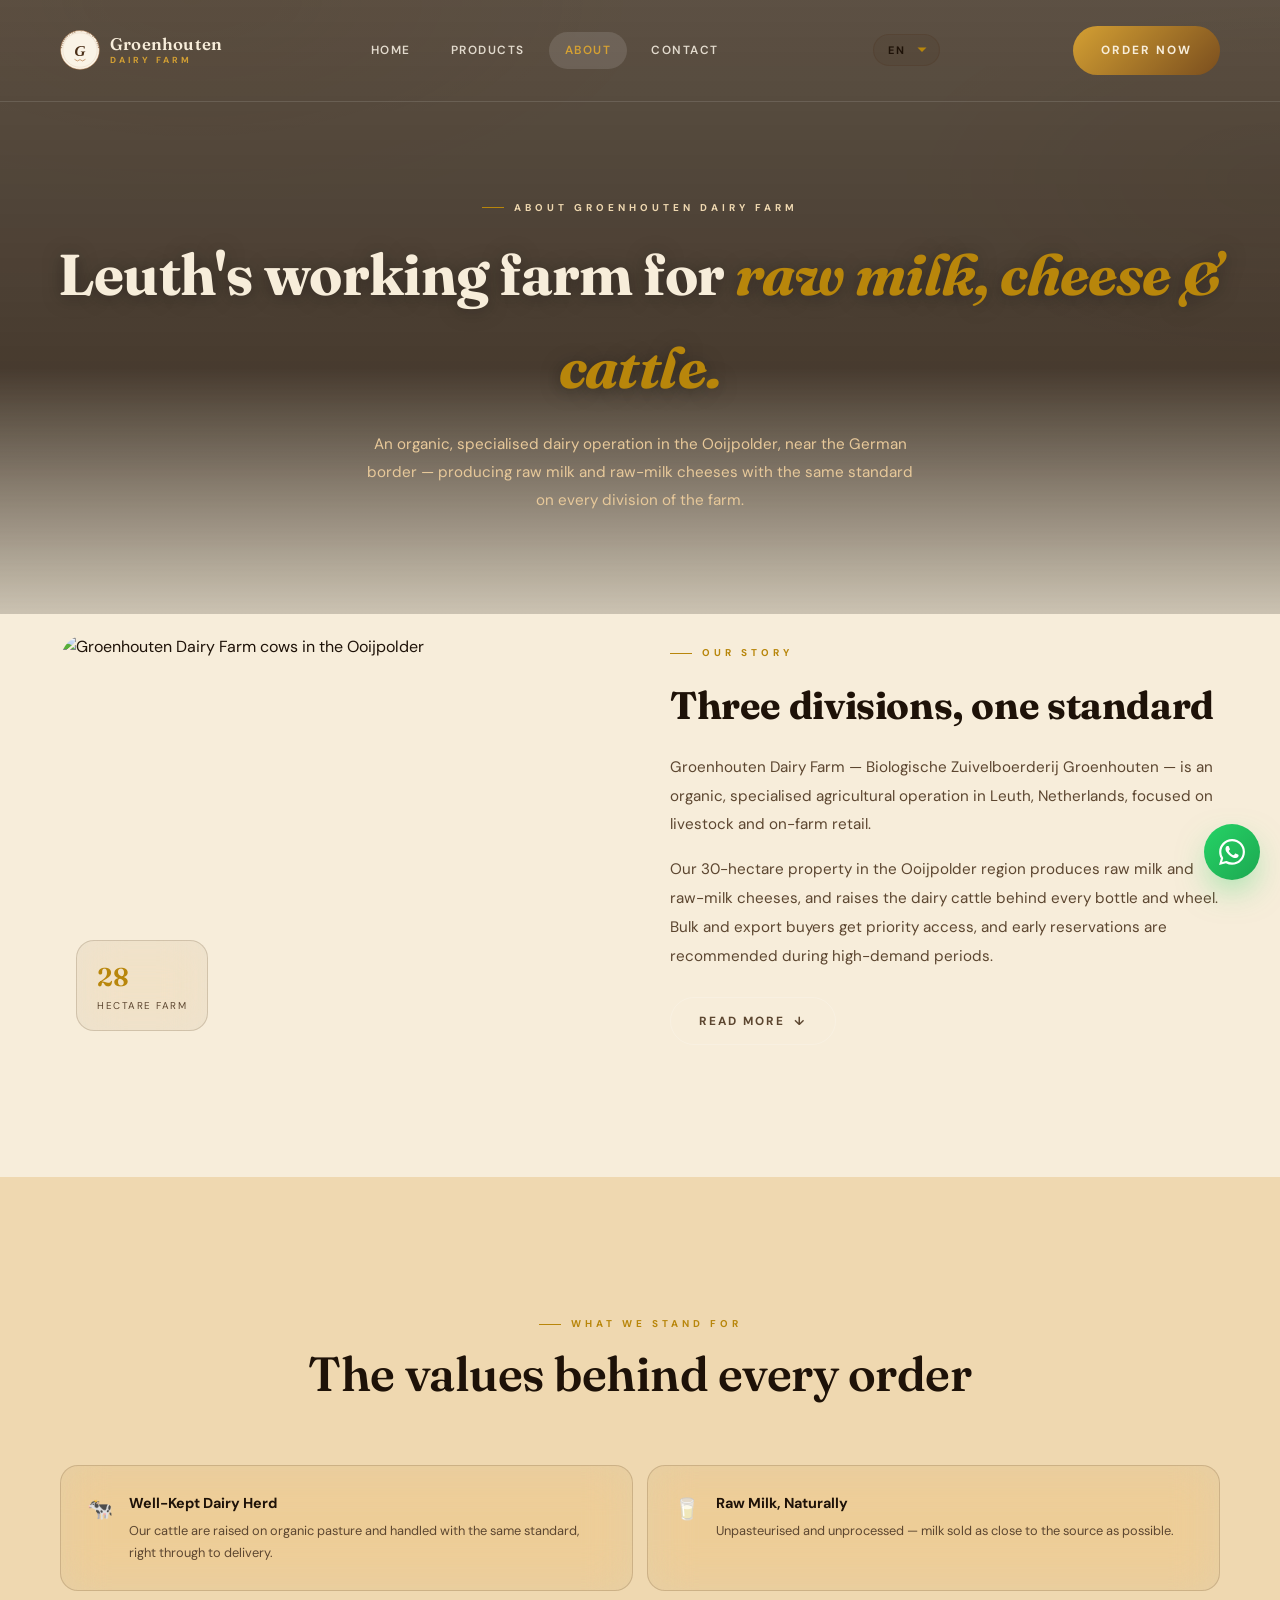
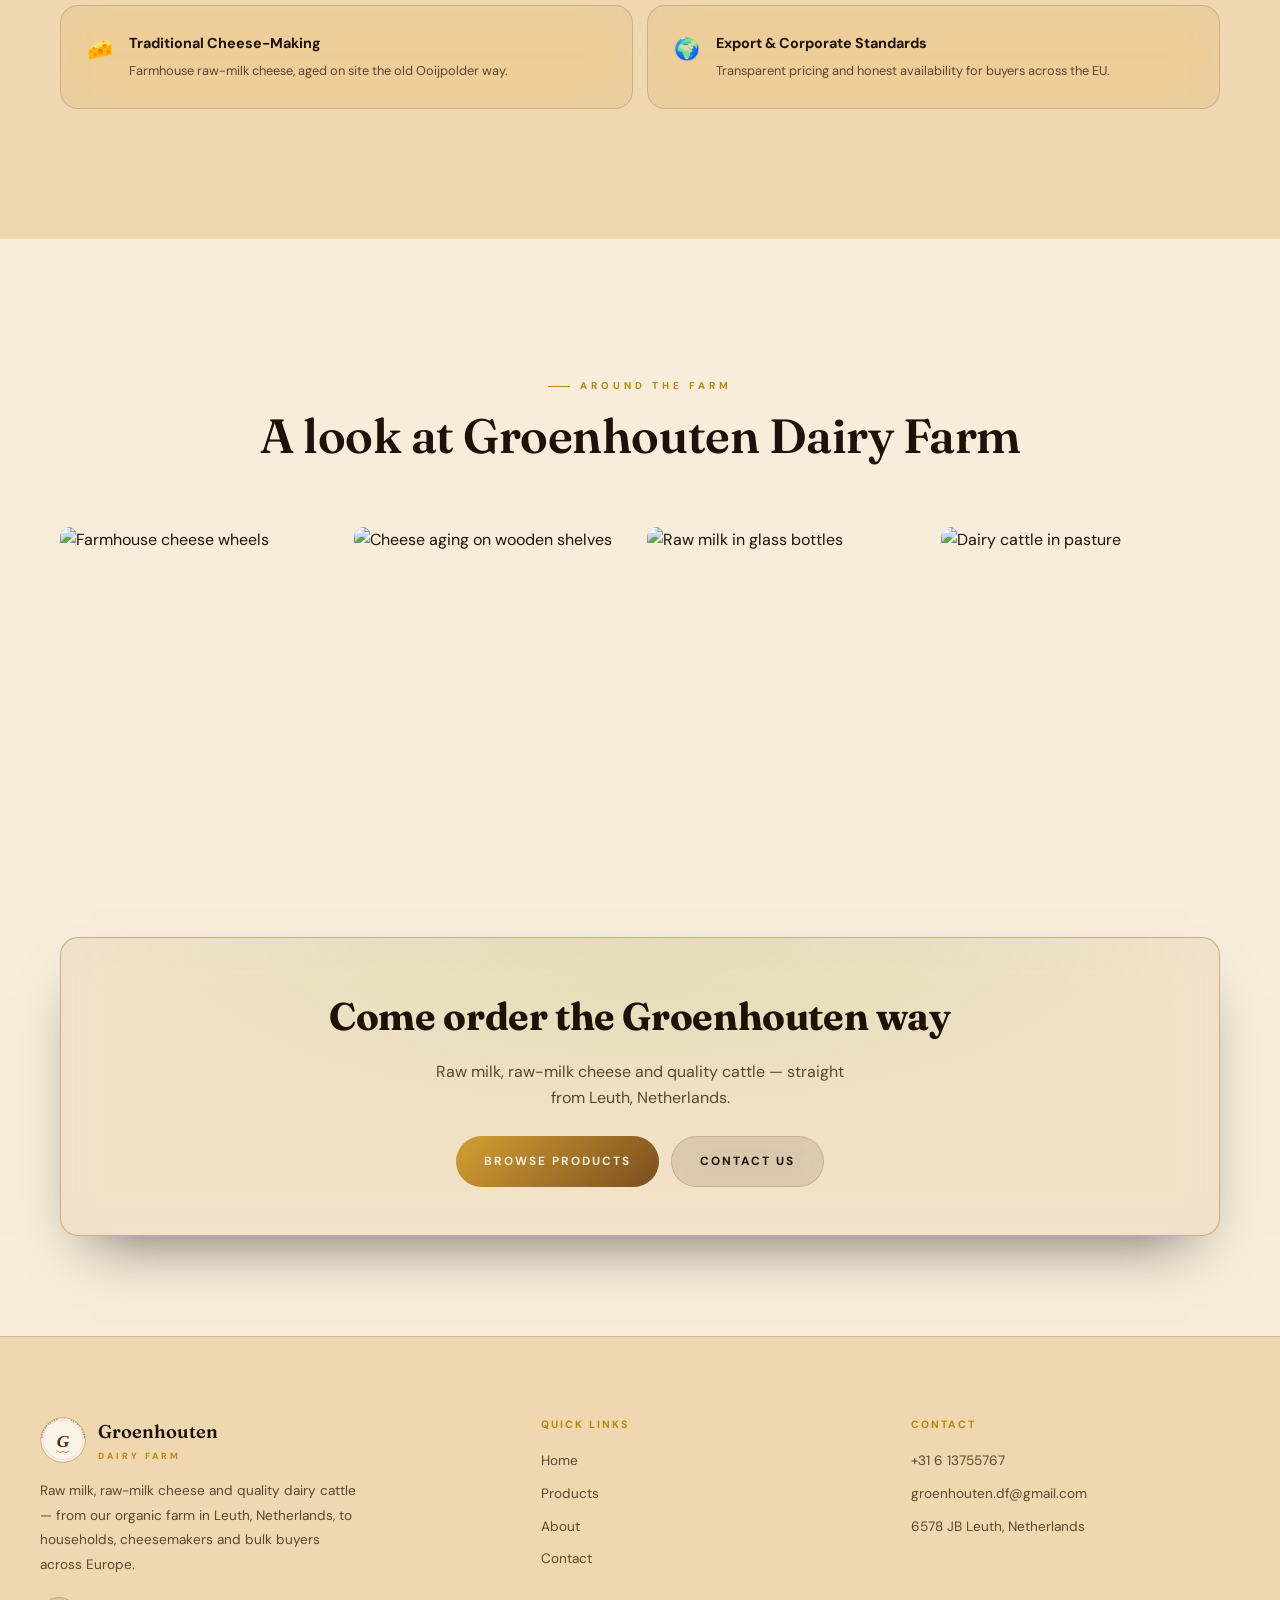
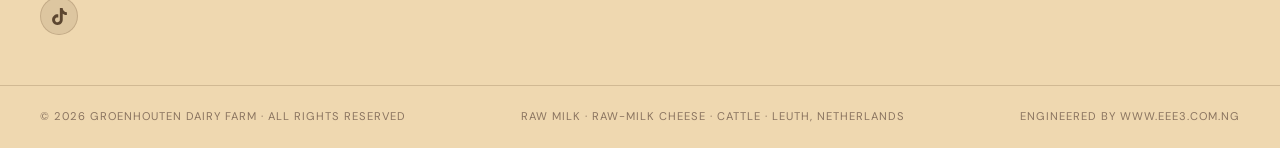
==== about.html @ e055ce7a "feat: redesign hero image, color palette, and EN/NL language toggle - Fix missing hero image (added " ====
<!DOCTYPE html>
<html lang="en">
<head>
<meta charset="UTF-8">
<meta name="viewport" content="width=device-width, initial-scale=1.0">
<title>About | Groenhouten Dairy Farm</title>
<meta name="description" content="Groenhouten Dairy Farm is an organic, specialised dairy operation in Leuth, Netherlands — 30 hectares in the Ooijpolder, producing raw milk and raw-milk cheese.">
<link rel="preconnect" href="https://fonts.googleapis.com">
<link rel="preconnect" href="https://fonts.gstatic.com" crossorigin>
<link href="https://fonts.googleapis.com/css2?family=Fraunces:ital,opsz,wght@0,9..144,400;0,9..144,500;0,9..144,600;0,9..144,700;1,9..144,500;1,9..144,600&family=DM+Sans:wght@400;500;600;700&display=swap" rel="stylesheet">
<link rel="stylesheet" href="style.css">
<link rel="icon" href="images/logo.svg">
</head>
<body>

<div id="curtain">
  <div class="curtain-ring"></div>
  <div class="curtain-mark"><img src="images/logo.svg" alt="" width="120" height="120"></div>
</div>

<nav class="nav" id="mainNav">
  <a href="index.html" class="nav-logo">
    <img src="images/logo.svg" alt="Groenhouten Dairy Farm logo" width="40" height="40">
    <span class="nav-logo-txt">Groenhouten<span>Dairy Farm</span></span>
  </a>
  <div class="nav-links">
    <a href="index.html" data-i18n="nav-home">Home</a>
    <a href="products.html" data-i18n="nav-products">Products</a>
    <a href="about.html" class="active" data-i18n="nav-about">About</a>
    <a href="contact.html" data-i18n="nav-contact">Contact</a>
  </div>
  <span class="lang-toggle"><select class="lang-select" id="langSelect" onchange="switchLang(this.value)"><option value="en">EN</option><option value="nl">NL</option></select></span>
  <a href="contact.html" class="btn btn-gold nav-cta" data-i18n="nav-cta">Order Now</a>
  <button class="hamburger" id="hamburger" onclick="toggleMenu()" aria-label="Menu">
    <span></span><span></span><span></span>
  </button>
</nav>
  <div class="mobile-menu" id="mobileMenu">
  <a href="index.html" data-i18n="nav-home">Home</a>
  <a href="products.html" data-i18n="nav-products">Products</a>
  <a href="about.html" class="active" data-i18n="nav-about">About</a>
  <a href="contact.html" data-i18n="nav-contact">Contact</a>
  <a href="contact.html" class="btn btn-gold mm-cta" data-i18n="nav-cta">Order Now</a>
</div>

<section class="about-hero page-fade" style="--hero-img:url('https://images.unsplash.com/photo-1567513068697-fca8c2af4528?fm=jpg&q=80&w=2000&fit=crop&auto=format')">
  <span class="eyebrow" style="justify-content:center">About Groenhouten Dairy Farm</span>
  <h1>Leuth's working farm for <em>raw milk, cheese &amp; cattle.</em></h1>
  <p>An organic, specialised dairy operation in the Ooijpolder, near the German border — producing raw milk and raw-milk cheeses with the same standard on every division of the farm.</p>
</section>

<section class="section" style="padding-top:20px;">
  <div class="section-in story-grid">
    <div class="story-img-wrap reveal">
      <img src="https://images.unsplash.com/photo-1567513068697-fca8c2af4528?fm=jpg&q=80&w=1200&fit=crop&auto=format" alt="Groenhouten Dairy Farm cows in the Ooijpolder" loading="lazy" decoding="async">
      <div class="story-badge glass">
        <div class="num js-count">30</div>
        <div class="lbl">Hectare Farm</div>
      </div>
    </div>
    <div class="story-text reveal rd1">
      <span class="eyebrow">Our Story</span>
      <h2 style="font-size:clamp(1.6rem,3.5vw,2.4rem); margin-bottom:16px;">Three divisions, one standard</h2>
      <p>Groenhouten Dairy Farm — Biologische Zuivelboerderij Groenhouten — is an organic, specialised agricultural operation in Leuth, Netherlands, focused on livestock and on-farm retail.</p>
      <p>Our 30-hectare property in the Ooijpolder region produces raw milk and raw-milk cheeses, and raises the dairy cattle behind every bottle and wheel. Bulk and export buyers get priority access, and early reservations are recommended during high-demand periods.</p>
      <div class="about-expanded" id="aboutExp">
        <p>We believe in transparency from pasture to table. Every order — retail or bulk — is handled with care by a team dedicated to making sure what leaves the farm is exactly what you asked for.</p>
        <p>📍 Located at 6578 JB Leuth, Netherlands, near the German border — serving households, cheesemakers and corporate buyers across the Netherlands and the wider EU.</p>
      </div>
      <button class="btn btn-ghost" id="aboutBtn" onclick="toggleAbout()" style="margin-top:10px;">Read More <span class="arr">↓</span></button>
    </div>
  </div>
</section>

<section class="section" style="background:var(--ink-2);">
  <div class="section-in">
    <div class="sec-hd center reveal">
      <span class="eyebrow">What We Stand For</span>
      <h2>The values behind every order</h2>
    </div>
    <div class="values-grid">
      <div class="value-card glass reveal">
        <div class="value-ico">🐄</div>
        <div><div class="value-title">Well-Kept Dairy Herd</div><div class="value-desc">Our cattle are raised on organic pasture and handled with the same standard, right through to delivery.</div></div>
      </div>
      <div class="value-card glass reveal rd1">
        <div class="value-ico">🥛</div>
        <div><div class="value-title">Raw Milk, Naturally</div><div class="value-desc">Unpasteurised and unprocessed — milk sold as close to the source as possible.</div></div>
      </div>
      <div class="value-card glass reveal rd2">
        <div class="value-ico">🧀</div>
        <div><div class="value-title">Traditional Cheese-Making</div><div class="value-desc">Farmhouse raw-milk cheese, aged on site the old Ooijpolder way.</div></div>
      </div>
      <div class="value-card glass reveal rd3">
        <div class="value-ico">🌍</div>
        <div><div class="value-title">Export &amp; Corporate Standards</div><div class="value-desc">Transparent pricing and honest availability for buyers across the EU.</div></div>
      </div>
    </div>
  </div>
</section>

<section class="section">
  <div class="section-in">
    <div class="sec-hd center reveal">
      <span class="eyebrow">Around The Farm</span>
      <h2>A look at Groenhouten Dairy Farm</h2>
    </div>
    <div class="gallery-grid">
      <img src="https://images.pexels.com/photos/14544601/pexels-photo-14544601.jpeg?auto=compress&cs=tinysrgb&w=1200" alt="Farmhouse cheese wheels" class="reveal" loading="lazy" decoding="async">
      <img src="https://images.pexels.com/photos/33313083/pexels-photo-33313083.jpeg?auto=compress&cs=tinysrgb&w=1200" alt="Cheese aging on wooden shelves" class="reveal rd1" loading="lazy" decoding="async">
      <img src="https://images.pexels.com/photos/5946755/pexels-photo-5946755.jpeg?auto=compress&cs=tinysrgb&w=1200" alt="Raw milk in glass bottles" class="reveal rd2" loading="lazy" decoding="async">
      <img src="https://images.unsplash.com/photo-1558152761-aee570eb5cb0?fm=jpg&q=80&w=1200&fit=crop&auto=format" alt="Dairy cattle in pasture" class="reveal rd3" loading="lazy" decoding="async">
    </div>
  </div>
</section>

<section class="section" style="padding-top:0; padding-bottom:100px;">
  <div class="section-in">
    <div class="cta-banner glass glass-gold reveal">
      <h2>Come order the Groenhouten way</h2>
      <p>Raw milk, raw-milk cheese and quality cattle — straight from Leuth, Netherlands.</p>
      <div class="hero-btns">
        <a href="products.html" class="btn btn-gold">Browse Products</a>
        <a href="contact.html" class="btn btn-glass">Contact Us</a>
      </div>
    </div>
  </div>
</section>

<footer class="footer">
  <div class="footer-top">
    <div class="footer-brand">
      <div class="footer-brand-lockup">
        <img src="images/logo.svg" alt="Groenhouten Dairy Farm logo">
        <div class="footer-brand-name">Groenhouten<span>Dairy Farm</span></div>
      </div>
      <p data-i18n="footer-desc">Raw milk, raw-milk cheese and quality dairy cattle — from our organic farm in Leuth, Netherlands, to households, cheesemakers and bulk buyers across Europe.</p>
      <div class="footer-social">
        <a href="https://www.tiktok.com/@groenhoutendairyfarm" target="_blank" rel="noopener" aria-label="Groenhouten Dairy Farm on TikTok">
          <svg viewBox="0 0 24 24"><path d="M12.525.02c1.31-.02 2.61-.01 3.91-.02.08 1.53.63 3.09 1.75 4.17 1.12 1.11 2.7 1.62 4.24 1.79v4.03c-1.44-.05-2.89-.35-4.2-.97-.57-.26-1.1-.59-1.62-.93-.01 2.92.01 5.84-.02 8.75-.08 1.4-.54 2.79-1.35 3.94-1.31 1.92-3.58 3.17-5.91 3.21-1.43.08-2.86-.31-4.08-1.03-2.02-1.19-3.44-3.37-3.65-5.71-.02-.5-.03-1-.01-1.49.18-1.9 1.12-3.72 2.58-4.96 1.66-1.44 3.98-2.13 6.15-1.72.02 1.48-.04 2.96-.04 4.44-.99-.32-2.15-.23-3.02.37-.63.41-1.11 1.04-1.36 1.75-.21.51-.15 1.07-.14 1.61.24 1.64 1.82 3.02 3.5 2.87 1.12-.01 2.19-.66 2.77-1.61.19-.33.4-.67.41-1.06.1-1.79.06-3.57.07-5.36.01-4.03-.01-8.05.02-12.07z"/></svg>
        </a>
      </div>
    </div>
    <div class="footer-col">
      <h4 data-i18n="footer-quick">Quick Links</h4>
      <a href="index.html" data-i18n="nav-home">Home</a>
      <a href="products.html" data-i18n="nav-products">Products</a>
      <a href="about.html" data-i18n="nav-about">About</a>
      <a href="contact.html" data-i18n="nav-contact">Contact</a>
    </div>
    <div class="footer-col">
      <h4 data-i18n="footer-contact">Contact</h4>
      <a href="tel:+31613755767">+31 6 13755767</a>
      <a href="mailto:groenhouten.df@gmail.com">groenhouten.df@gmail.com</a>
      <p>6578 JB Leuth, Netherlands</p>
    </div>
  </div>
  <div class="footer-bottom">
    <p>© 2026 Groenhouten Dairy Farm · All Rights Reserved</p>
    <p>Raw Milk · Raw-Milk Cheese · Cattle · Leuth, Netherlands</p>
    <p>Engineered by <a href="https://www.eee3.com.ng" target="_blank" rel="noopener">www.eee3.com.ng</a></p>
  </div>
</footer>

<div class="wa-float">
  <a href="https://wa.me/31613755767?text=Hello%20Groenhouten%20Dairy%20Farm%2C%20I%20want%20to%20make%20an%20order" target="_blank" title="Chat on WhatsApp">
    <svg viewBox="0 0 24 24"><path d="M17.472 14.382c-.297-.149-1.758-.867-2.03-.967-.273-.099-.471-.148-.67.15-.197.297-.767.966-.94 1.164-.173.199-.347.223-.644.075-.297-.15-1.255-.463-2.39-1.475-.883-.788-1.48-1.761-1.653-2.059-.173-.297-.018-.458.13-.606.134-.133.298-.347.446-.52.149-.174.198-.298.298-.497.099-.198.05-.371-.025-.52-.075-.149-.669-1.612-.916-2.207-.242-.579-.487-.5-.669-.51-.173-.008-.371-.01-.57-.01-.198 0-.52.074-.792.372-.272.297-1.04 1.016-1.04 2.479 0 1.462 1.065 2.875 1.213 3.074.149.198 2.096 3.2 5.077 4.487.709.306 1.262.489 1.694.625.712.227 1.36.195 1.871.118.571-.085 1.758-.719 2.006-1.413.248-.694.248-1.289.173-1.413-.074-.124-.272-.198-.57-.347m-5.421 7.403h-.004a9.87 9.87 0 01-5.031-1.378l-.361-.214-3.741.982.998-3.648-.235-.374a9.86 9.86 0 01-1.51-5.26c.001-5.45 4.436-9.884 9.888-9.884 2.64 0 5.122 1.03 6.988 2.898a9.825 9.825 0 012.893 6.994c-.003 5.45-4.437 9.884-9.885 9.884m8.413-18.297A11.815 11.815 0 0012.05 0C5.495 0 .16 5.335.157 11.892c0 2.096.547 4.142 1.588 5.945L.057 24l6.305-1.654a11.882 11.882 0 005.683 1.448h.005c6.554 0 11.89-5.335 11.893-11.893a11.821 11.821 0 00-3.48-8.413z"/></svg>
  </a>
</div>

<script src="main.js"></script>
</body>
</html>
---- style.css ----
/* =====================================================================
   GROENHOUTEN DAIRY FARM — DESIGN SYSTEM
   Warm cream · Wood brown · Farmhouse clay — organic, grounded, quiet
   Mobile-first. Glass surfaces. Quiet motion.
===================================================================== */

:root{
  --ink:        #F7EDDA;
  --ink-2:      #EFD8B0;
  --ink-3:      #E8C99A;
  --panel:      rgba(74,46,20,.055);
  --panel-2:    rgba(74,46,20,.1);
  --brd:        rgba(74,46,20,.18);
  --brd-gold:   rgba(180,120,40,.5);
  --gold:       #B8860B;
  --gold-2:     #D4A033;
  --gold-deep:  #7A4E1E;
  --red:        #9B3A1F;
  --white:      #1E1208;
  --fog:        #5C4630;
  --fog-dim:    #8A7460;
  --blur: 22px;
  --ease: cubic-bezier(.19,1,.22,1);
  --fast: .3s var(--ease);
  --med:  .6s var(--ease);
  --r-sm: 10px;
  --r-md: 18px;
  --r-lg: 28px;
}

*,*::before,*::after{ margin:0; padding:0; box-sizing:border-box; }
html{ scroll-behavior:smooth; }
html,body{ overflow-x:hidden; }
body{
  background:var(--ink);
  color:var(--white);
  font-family:'DM Sans', sans-serif;
  font-weight:400;
  line-height:1.6;
  -webkit-font-smoothing:antialiased;
}
img{ max-width:100%; display:block; }
a{ color:inherit; }
button{ font-family:inherit; }
ul{ list-style:none; }

h1,h2,h3,.serif{ font-family:'Fraunces', serif; letter-spacing:-.01em; }

::selection{ background:var(--gold); color:var(--ink); }

@media (prefers-reduced-motion: reduce){
  *,*::before,*::after{ animation-duration:.001ms !important; animation-iteration-count:1 !important; transition-duration:.001ms !important; scroll-behavior:auto !important; }
}

/* focus visibility */
a:focus-visible, button:focus-visible, input:focus-visible, textarea:focus-visible, select:focus-visible{
  outline:2px solid var(--gold); outline-offset:3px; border-radius:4px;
}

/* subtle grain / atmosphere */
body::before{
  content:''; position:fixed; inset:0; pointer-events:none; z-index:1;
  background:
    radial-gradient(ellipse 60% 40% at 15% 0%, rgba(169,102,46,.09), transparent 60%),
    radial-gradient(ellipse 50% 35% at 100% 20%, rgba(107,68,35,.07), transparent 60%);
}

.wrap{ max-width:1240px; margin:0 auto; padding:0 20px; }
@media (min-width:768px){ .wrap{ padding:0 40px; } }
@media (min-width:1200px){ .wrap{ padding:0 60px; } }

.section{ padding:76px 20px; position:relative; z-index:2; }
@media (min-width:768px){ .section{ padding:110px 40px; } }
@media (min-width:1200px){ .section{ padding:130px 60px; } }
.section-in{ max-width:1240px; margin:0 auto; }

.eyebrow{
  display:inline-flex; align-items:center; gap:10px;
  font-size:.62rem; font-weight:700; letter-spacing:4px; text-transform:uppercase;
  color:var(--gold); margin-bottom:14px;
}
.eyebrow::before{ content:''; width:22px; height:1px; background:var(--gold); }

.sec-hd h2{ font-size:clamp(1.8rem,6vw,3rem); font-weight:600; line-height:1.15; }
.sec-hd p{ color:var(--fog); margin-top:14px; font-size:.95rem; line-height:1.85; max-width:520px; }
.sec-hd.center{ text-align:center; }
.sec-hd.center p{ margin-left:auto; margin-right:auto; }
.sec-hd{ margin-bottom:48px; }
@media (min-width:768px){ .sec-hd{ margin-bottom:64px; } }

em{ font-style:italic; color:var(--gold); }

/* =====================================================================
   GLASS SURFACES
===================================================================== */
.glass{
  background:var(--panel);
  border:1px solid var(--brd);
  backdrop-filter:blur(var(--blur)) saturate(140%);
  -webkit-backdrop-filter:blur(var(--blur)) saturate(140%);
  border-radius:var(--r-md);
}
.glass-gold{
  border-color:var(--brd-gold);
  box-shadow:0 0 0 1px rgba(139,190,86,.05) inset, 0 30px 60px -30px rgba(0,0,0,.6);
}

/* =====================================================================
   BUTTONS
===================================================================== */
.btn{
  appearance:none; border:none; cursor:pointer; font-family:inherit;
  display:inline-flex; align-items:center; justify-content:center; gap:9px;
  padding:15px 28px; font-size:.74rem; font-weight:700; letter-spacing:2px;
  text-transform:uppercase; text-decoration:none; border-radius:100px;
  transition:transform var(--fast), box-shadow var(--fast), background var(--fast), border-color var(--fast), color var(--fast);
  white-space:nowrap;
}
.btn:active{ transform:scale(.97); }
.btn-gold{ background:linear-gradient(135deg,var(--gold-2),var(--gold-deep)); color:var(--ink); }
.btn-gold:hover{ transform:translateY(-3px); box-shadow:0 16px 40px -12px rgba(180,120,40,.5); }
.btn-glass{ background:var(--panel-2); border:1px solid var(--brd); color:var(--white); backdrop-filter:blur(var(--blur)); }
.btn-glass:hover{ border-color:var(--brd-gold); color:var(--gold); transform:translateY(-3px); }
.btn-ghost{ background:transparent; border:1px solid rgba(255,255,255,.2); color:var(--fog); }
.btn-ghost:hover{ border-color:var(--gold); color:var(--gold); }
.btn-block{ width:100%; }
.btn svg{ width:15px; height:15px; flex-shrink:0; }

/* hero overrides — light text on dark background */
.hero .btn-glass{ color:var(--ink); }
.hero .btn-glass:hover{ color:var(--gold-2); }
.hero .btn-gold{ box-shadow:0 4px 20px -8px rgba(0,0,0,.5); }

/* =====================================================================
   PAGE TRANSITION CURTAIN — the logo, between pages
===================================================================== */
#curtain{
  position:fixed; inset:0; z-index:99999;
  display:flex; align-items:center; justify-content:center;
  background:radial-gradient(circle at 50% 50%, #F6E9D2 0%, #E4CD9F 72%);
  opacity:1; visibility:visible;
  transition:opacity .55s var(--ease), visibility 0s linear 0s;
}
#curtain .curtain-mark{
  position:relative; width:120px; height:120px; border-radius:26px; overflow:hidden;
  opacity:1; transform:scale(1);
  box-shadow:0 0 0 1px rgba(169,102,46,.35), 0 40px 90px -20px rgba(74,46,20,.35);
  transition:opacity .5s var(--ease), transform .5s var(--ease);
}
#curtain .curtain-mark img{ width:100%; height:100%; object-fit:cover; }
#curtain .curtain-ring{
  position:absolute; width:172px; height:172px; border-radius:50%;
  border:1px solid rgba(169,102,46,.4); opacity:1; transform:scale(1);
  transition:opacity .6s var(--ease), transform .6s var(--ease);
}
#curtain.hidden{ opacity:0; transition:opacity .55s var(--ease), visibility 0s linear .55s; visibility:hidden; }
#curtain.hidden .curtain-mark{ opacity:0; transform:scale(1.18) rotate(4deg); }
#curtain.hidden .curtain-ring{ opacity:0; transform:scale(1.7); }

body.transitioning{ overflow:hidden; }

/* =====================================================================
   NAVBAR
===================================================================== */
.nav{
  position:fixed; top:0; left:0; right:0; z-index:1000;
  padding:16px 20px;
  display:flex; align-items:center; justify-content:space-between;
  transition:padding var(--fast), background var(--fast), border-color var(--fast);
  border-bottom:1px solid transparent;
}
.nav.scrolled{
  background:rgba(250,243,230,.82);
  backdrop-filter:blur(var(--blur)) saturate(140%);
  -webkit-backdrop-filter:blur(var(--blur)) saturate(140%);
  border-bottom:1px solid var(--brd);
  padding:11px 20px;
}
.nav.hero-visible{
  border-bottom-color:rgba(255,255,255,.12);
}
@media (min-width:768px){ .nav{ padding:22px 40px; } .nav.scrolled{ padding:14px 40px; } }
@media (min-width:1200px){ .nav{ padding:26px 60px; } .nav.scrolled{ padding:15px 60px; } }

.nav-logo{ display:flex; align-items:center; gap:10px; text-decoration:none; }
.nav-logo img{ width:40px; height:40px; border-radius:9px; object-fit:cover; }
.nav-logo-txt{ font-family:'Fraunces',serif; font-size:1.05rem; font-weight:600; letter-spacing:.2px; line-height:1.1; color:var(--ink); }
.nav-logo-txt span{ display:block; font-family:'DM Sans',sans-serif; font-size:.55rem; font-weight:700; letter-spacing:3px; color:var(--gold-2); text-transform:uppercase; margin-top:2px; }
.nav.scrolled .nav-logo-txt{ color:var(--white); }
.nav.scrolled .nav-logo-txt span{ color:var(--gold); }

.nav-links{ display:none; align-items:center; gap:8px; }
.nav-links a{
  position:relative; text-decoration:none; color:rgba(250,243,230,.85);
  font-size:.74rem; font-weight:600; letter-spacing:1.5px; text-transform:uppercase;
  padding:9px 16px; border-radius:100px; transition:color var(--fast), background var(--fast);
}
.nav-links a:hover, .nav-links a.active{ color:var(--ink); background:rgba(255,255,255,.12); }
.nav-links a.active{ color:var(--gold-2); }
.nav.scrolled .nav-links a{ color:var(--fog); }
.nav.scrolled .nav-links a:hover, .nav.scrolled .nav-links a.active{ color:var(--white); background:var(--panel-2); }
.nav.scrolled .nav-links a.active{ color:var(--gold); }
.nav-cta{ display:none; }
@media (min-width:960px){
  .nav-links{ display:flex; }
  .nav-cta{ display:inline-flex; }
}

.hamburger{
  display:flex; flex-direction:column; gap:5px; width:40px; height:40px;
  align-items:center; justify-content:center;
  background:rgba(255,255,255,.1); border:1px solid rgba(255,255,255,.2); border-radius:12px; cursor:pointer;
}
@media (min-width:960px){ .hamburger{ display:none; } }
.hamburger span{ width:18px; height:1.5px; background:var(--ink); transition:var(--fast); }
.hamburger.open span:nth-child(1){ transform:translateY(6.5px) rotate(45deg); }
.hamburger.open span:nth-child(2){ opacity:0; }
.hamburger.open span:nth-child(3){ transform:translateY(-6.5px) rotate(-45deg); }

.mobile-menu{
  position:fixed; inset:0; z-index:998; display:flex; flex-direction:column;
  padding:100px 24px 40px; gap:4px;
  background:rgba(250,243,230,.94); backdrop-filter:blur(28px);
  transform:translateY(-12px); opacity:0; pointer-events:none;
  transition:opacity var(--med), transform var(--med);
}
.mobile-menu.open{ opacity:1; transform:translateY(0); pointer-events:auto; }
.mobile-menu a{
  font-family:'Fraunces',serif; font-size:2rem; font-weight:500; color:var(--white);
  text-decoration:none; padding:16px 4px; border-bottom:1px solid var(--brd);
}
.mobile-menu a.active{ color:var(--gold); }
.mobile-menu .mm-cta{ margin-top:28px; }
@media (min-width:960px){ .mobile-menu{ display:none; } }

/* =====================================================================
   HERO
===================================================================== */
.hero{
  min-height:100svh; position:relative; display:flex; align-items:flex-end;
  padding:130px 20px 64px; overflow:hidden;
}
@media (min-width:768px){ .hero{ align-items:center; padding:0 40px; } }
@media (min-width:1200px){ .hero{ padding:0 60px; } }
@media (max-width:374px){ .hero{ padding:110px 16px 48px; } }

.hero-bg{
  position:absolute; inset:0; z-index:0;
  background:linear-gradient(180deg, rgba(38,24,12,.32) 0%, rgba(38,24,12,.52) 42%, rgba(38,24,12,.88) 90%), url('https://images.unsplash.com/photo-1567513068697-fca8c2af4528?fm=jpg&q=80&w=2000&fit=crop&auto=format') center 55%/cover no-repeat;
  filter:saturate(110%) brightness(.96);
  transform:scale(1.08); opacity:0; transition:opacity 1.4s ease, transform 6s ease;
}
.hero-bg.loaded{ opacity:1; transform:scale(1); }
@media (min-width:768px){
  .hero-bg{ background:linear-gradient(100deg, rgba(38,24,12,.88) 0%, rgba(38,24,12,.55) 48%, rgba(38,24,12,.18) 100%), url('https://images.unsplash.com/photo-1567513068697-fca8c2af4528?fm=jpg&q=80&w=2000&fit=crop&auto=format') center/cover no-repeat; filter:saturate(110%) brightness(.95); }
}

.hero-content{ position:relative; z-index:2; max-width:640px; }
.hero-eyebrow{ opacity:0; animation:fadeUp .9s .25s forwards; color:var(--ink-2); }
.hero h1{
  font-size:clamp(2.1rem,9vw,4.4rem); font-weight:600; line-height:1.06;
  margin-bottom:18px; opacity:0; animation:fadeUp .9s .4s forwards;
  color:var(--ink); text-shadow:0 2px 20px rgba(0,0,0,.4);
}
.hero-sub{
  color:var(--ink-3); font-size:clamp(.88rem,2.5vw,1rem); max-width:480px; line-height:1.85;
  margin-bottom:32px; opacity:0; animation:fadeUp .9s .55s forwards;
}
.hero-btns{ display:flex; gap:12px; flex-wrap:wrap; opacity:0; animation:fadeUp .9s .7s forwards; }

@keyframes fadeUp{ from{ opacity:0; transform:translateY(18px); } to{ opacity:1; transform:translateY(0); } }

/* category ticket strip */
.ticket{
  margin-top:40px; display:flex; flex-wrap:wrap; gap:10px;
  opacity:0; animation:fadeUp .9s .85s forwards;
}
.ticket-item{
  display:flex; align-items:center; gap:8px;
  padding:10px 16px; border-radius:100px;
  font-size:.68rem; font-weight:700; letter-spacing:2px; text-transform:uppercase;
}
.ticket-item .dot{ width:5px; height:5px; border-radius:50%; background:var(--red); }

/* =====================================================================
   HERO — mobile-first adjustments
===================================================================== */
@media (max-width:480px){
  .hero h1{ font-size:clamp(1.8rem,10vw,2.8rem); line-height:1.1; }
  .hero-sub{ font-size:.88rem; margin-bottom:24px; }
  .hero-btns{ flex-direction:column; gap:10px; }
  .hero-btns .btn{ width:100%; justify-content:center; padding:14px 22px; font-size:.7rem; }
  .ticket{ margin-top:28px; gap:8px; }
  .ticket-item{ padding:8px 13px; font-size:.6rem; letter-spacing:1.5px; }
}
@media (max-width:374px){
  .hero{ padding:100px 14px 40px; }
  .hero h1{ font-size:1.75rem; }
}

/* =====================================================================
   MARQUEE STRIP
===================================================================== */
.marquee{ overflow:hidden; border-top:1px solid var(--brd); border-bottom:1px solid var(--brd); background:var(--ink-2); position:relative; z-index:2; }
.marquee-track{ display:flex; width:max-content; animation:scrollX 26s linear infinite; }
.marquee-track span{
  display:flex; align-items:center; gap:14px; padding:16px 30px;
  font-family:'Fraunces',serif; font-style:italic; font-size:1.1rem; color:var(--fog-dim); white-space:nowrap;
}
.marquee-track span b{ font-style:normal; font-family:'DM Sans',sans-serif; font-weight:700; color:var(--gold); font-size:.62rem; letter-spacing:3px; text-transform:uppercase; }
@keyframes scrollX{ from{ transform:translateX(0); } to{ transform:translateX(-50%); } }

/* =====================================================================
   STATS
===================================================================== */
.stats-grid{ display:grid; grid-template-columns:repeat(2,1fr); gap:14px; }
@media (min-width:768px){ .stats-grid{ grid-template-columns:repeat(4,1fr); } }
.stat{ padding:26px 18px; text-align:center; }
.stat-num{ font-size:2.1rem; font-weight:600; color:var(--gold); }
.stat-lbl{ font-size:.65rem; letter-spacing:2px; text-transform:uppercase; color:var(--fog); margin-top:6px; }

/* =====================================================================
   PRODUCT GRID
===================================================================== */
.products-grid{ display:grid; grid-template-columns:1fr; gap:18px; }
@media (min-width:640px){ .products-grid{ grid-template-columns:1fr 1fr; } }
@media (min-width:1024px){ .products-grid{ grid-template-columns:repeat(3,1fr); } }

.prod-card{
  overflow:hidden; cursor:pointer; transition:transform var(--fast), border-color var(--fast), box-shadow var(--fast);
}
.prod-card:hover{ transform:translateY(-6px); border-color:var(--brd-gold); box-shadow:0 30px 60px -24px rgba(0,0,0,.65); }
.prod-img-wrap{ position:relative; height:200px; overflow:hidden; }
.prod-img{ width:100%; height:100%; object-fit:cover; transition:transform .8s var(--ease); }
.prod-card:hover .prod-img{ transform:scale(1.06); }
.prod-badge{
  position:absolute; top:14px; left:14px; padding:6px 13px; border-radius:100px;
  font-size:.58rem; font-weight:700; letter-spacing:2px; text-transform:uppercase;
  background:rgba(38,24,12,.6); backdrop-filter:blur(10px); border:1px solid var(--brd-gold); color:var(--gold-2);
}
.prod-body{ padding:22px; }
.prod-title{ font-family:'Fraunces',serif; font-size:1.15rem; font-weight:600; margin-bottom:5px; }
.prod-desc{ font-size:.8rem; color:var(--fog); margin-bottom:18px; line-height:1.6; }
.prod-cta{
  display:flex; align-items:center; justify-content:space-between;
  padding:12px 16px; border-radius:100px; background:var(--panel-2); border:1px solid var(--brd);
  transition:var(--fast);
}
.prod-card:hover .prod-cta{ background:linear-gradient(135deg,var(--gold-2),var(--gold-deep)); border-color:transparent; }
.prod-cta span{ font-size:.68rem; font-weight:700; letter-spacing:1.5px; text-transform:uppercase; transition:color var(--fast); }
.prod-card:hover .prod-cta span{ color:var(--ink); }
.prod-cta svg{ width:14px; height:14px; fill:var(--gold); transition:var(--fast); }
.prod-card:hover .prod-cta svg{ fill:var(--ink); transform:translateX(3px); }

/* =====================================================================
   WHY / VALUE BLOCKS
===================================================================== */
.why-grid{ display:grid; grid-template-columns:1fr; gap:14px; }
@media (min-width:640px){ .why-grid{ grid-template-columns:1fr 1fr; } }
@media (min-width:1024px){ .why-grid{ grid-template-columns:repeat(4,1fr); } }
.why-block{ padding:30px 24px; transition:var(--fast); }
.why-block:hover{ border-color:var(--brd-gold); transform:translateY(-4px); }
.why-num{ font-family:'Fraunces',serif; font-style:italic; font-size:1.6rem; color:var(--gold); margin-bottom:14px; }
.why-title{ font-weight:700; font-size:.98rem; margin-bottom:8px; }
.why-desc{ font-size:.82rem; color:var(--fog); line-height:1.7; }

/* =====================================================================
   TESTIMONIALS
===================================================================== */
.testi-grid{ display:grid; grid-template-columns:1fr; gap:16px; }
@media (min-width:768px){ .testi-grid{ grid-template-columns:1fr 1fr; } }
.testi-card{ padding:28px 26px; }
.testi-stars{ color:var(--gold); font-size:.85rem; margin-bottom:14px; letter-spacing:2px; }
.testi-card p{ font-family:'Fraunces',serif; font-style:italic; color:var(--white); line-height:1.75; margin-bottom:16px; font-size:1.02rem; }
.testi-name{ font-weight:700; font-size:.8rem; }
.testi-role{ font-size:.72rem; color:var(--fog-dim); }

/* =====================================================================
   CTA BANNER
===================================================================== */
.cta-banner{ padding:48px 26px; text-align:center; position:relative; overflow:hidden; }
.cta-banner::before{
  content:''; position:absolute; inset:0;
  background:radial-gradient(ellipse 70% 100% at 50% 0%, rgba(139,190,86,.14), transparent 70%);
}
.cta-banner h2{ font-size:clamp(1.5rem,5vw,2.4rem); margin-bottom:12px; position:relative; }
.cta-banner p{ color:var(--fog); margin-bottom:26px; position:relative; max-width:440px; margin-left:auto; margin-right:auto; }
.cta-banner .hero-btns{ opacity:1; animation:none; justify-content:center; position:relative; }

/* =====================================================================
   ABOUT PAGE
===================================================================== */
.about-hero{
  position:relative; overflow:hidden; z-index:2;
  padding:150px 20px 70px; text-align:center;
}
@media (min-width:768px){ .about-hero{ padding:190px 40px 100px; } }
.about-hero::before{
  content:''; position:absolute; inset:0; z-index:-1;
  background:
    linear-gradient(180deg, rgba(38,24,12,.72) 0%, rgba(38,24,12,.82) 60%, var(--ink) 100%),
    var(--hero-img, url('https://images.unsplash.com/photo-1567513068697-fca8c2af4528?fm=jpg&q=80&w=2000&fit=crop&auto=format')) center/cover no-repeat;
  filter:saturate(108%) brightness(.82);
}
.about-hero h1{
  font-size:clamp(2rem,7vw,3.6rem); text-shadow:0 2px 20px rgba(0,0,0,.4);
  color:var(--ink);
}
.about-hero p{
  color:var(--ink-3); max-width:560px; margin:16px auto 0;
  font-size:clamp(.88rem,2.5vw,.95rem); line-height:1.85;
}
.about-hero .eyebrow{ color:var(--ink-2); }

/* about-hero mobile */
@media (max-width:480px){
  .about-hero h1{ font-size:clamp(1.6rem,10vw,2.2rem); }
  .about-hero p{ font-size:.84rem; }
}
@media (max-width:374px){
  .about-hero{ padding:120px 16px 56px; }
  .about-hero h1{ font-size:1.5rem; }
}

.story-grid{ display:grid; grid-template-columns:1fr; gap:32px; align-items:center; }
@media (min-width:900px){ .story-grid{ grid-template-columns:1fr 1fr; gap:60px; } }
.story-img-wrap{ position:relative; border-radius:var(--r-lg); overflow:hidden; aspect-ratio:4/3; }
.story-img-wrap img{ width:100%; height:100%; object-fit:cover; }
.story-badge{
  position:absolute; bottom:16px; left:16px; padding:16px 20px; border-radius:var(--r-md);
  text-align:left;
}
.story-badge .num{ font-family:'Fraunces',serif; font-size:1.6rem; color:var(--gold); font-weight:600; }
.story-badge .lbl{ font-size:.62rem; letter-spacing:1.5px; text-transform:uppercase; color:var(--fog); }
.story-text p{ color:var(--fog); line-height:1.9; font-size:.95rem; margin-bottom:16px; }
.about-expanded{ max-height:0; overflow:hidden; opacity:0; transition:max-height .6s var(--ease), opacity .5s var(--ease); }
.about-expanded.open{ max-height:400px; opacity:1; }
.arr{ display:inline-block; transition:transform var(--fast); }
#aboutBtn.open .arr{ transform:rotate(180deg); }

.values-grid{ display:grid; grid-template-columns:1fr; gap:14px; margin-top:20px; }
@media (min-width:640px){ .values-grid{ grid-template-columns:1fr 1fr; } }
.value-card{ padding:26px; display:flex; gap:16px; align-items:flex-start; }
.value-ico{ font-size:1.3rem; flex-shrink:0; }
.value-title{ font-weight:700; font-size:.9rem; margin-bottom:5px; }
.value-desc{ font-size:.8rem; color:var(--fog); line-height:1.7; }

.gallery-grid{ display:grid; grid-template-columns:repeat(2,1fr); gap:10px; }
@media (min-width:768px){ .gallery-grid{ grid-template-columns:repeat(4,1fr); gap:14px; } }
.gallery-grid img{ width:100%; height:100%; object-fit:cover; border-radius:var(--r-sm); aspect-ratio:1; transition:var(--fast); }
.gallery-grid img:hover{ transform:scale(1.03); filter:brightness(1.1); }

/* =====================================================================
   CONTACT PAGE
===================================================================== */
.contact-grid{ display:grid; grid-template-columns:1fr; gap:20px; }
@media (min-width:960px){ .contact-grid{ grid-template-columns:1.15fr .85fr; gap:24px; } }
.contact-form-card{ padding:30px 24px; }
@media (min-width:768px){ .contact-form-card{ padding:42px; } }
.contact-form-card h2{ font-size:1.5rem; margin-bottom:8px; }
.contact-form-card > p{ color:var(--fog); font-size:.88rem; margin-bottom:26px; }
.cf-row{ display:grid; grid-template-columns:1fr; gap:16px; margin-bottom:16px; }
@media (min-width:560px){ .cf-row{ grid-template-columns:1fr 1fr; } }
.cf-group{ margin-bottom:16px; }
.cf-group label{ display:block; font-size:.66rem; font-weight:700; letter-spacing:1.5px; text-transform:uppercase; color:var(--fog); margin-bottom:8px; }
.cf-group input, .cf-group select, .cf-group textarea{
  width:100%; padding:14px 16px; background:rgba(255,255,255,.04); border:1px solid var(--brd);
  border-radius:12px; color:var(--white); font-family:inherit; font-size:.9rem; transition:var(--fast);
}
.cf-group input:focus, .cf-group select:focus, .cf-group textarea:focus{ border-color:var(--gold); background:rgba(255,255,255,.06); }
.cf-group textarea{ min-height:110px; resize:vertical; }
.cf-group select{ appearance:none; background-image:url("data:image/svg+xml,%3Csvg xmlns='http://www.w3.org/2000/svg' width='12' height='8' viewBox='0 0 12 8'%3E%3Cpath fill='%23A9662E' d='M1 1l5 5 5-5'/%3E%3C/svg%3E"); background-repeat:no-repeat; background-position:right 16px center; }
.cf-success{ display:none; margin-top:14px; padding:12px 16px; border-radius:10px; background:rgba(139,190,86,.1); border:1px solid var(--brd-gold); color:var(--gold-2); font-size:.82rem; }

.info-stack{ display:flex; flex-direction:column; gap:12px; }
.info-card{ padding:20px 22px; display:flex; align-items:center; gap:14px; text-decoration:none; transition:var(--fast); }
.info-card:hover{ border-color:var(--brd-gold); transform:translateY(-2px); }
.info-ico{
  width:42px; height:42px; border-radius:12px; display:flex; align-items:center; justify-content:center;
  background:rgba(139,190,86,.1); font-size:1.05rem; flex-shrink:0;
}
.info-lbl{ font-size:.62rem; letter-spacing:1.5px; text-transform:uppercase; color:var(--fog-dim); margin-bottom:3px; }
.info-val{ font-size:.92rem; font-weight:600; }
.map-embed{ border-radius:var(--r-md); overflow:hidden; height:220px; border:1px solid var(--brd); filter:grayscale(.2) contrast(1.02) saturate(.9); }
.map-embed iframe{ width:100%; height:100%; border:0; }

/* =====================================================================
   FOOTER
===================================================================== */
.footer{ background:var(--ink-2); border-top:1px solid var(--brd); position:relative; z-index:2; }
.footer-top{ padding:60px 20px 40px; display:grid; grid-template-columns:1fr; gap:36px; }
@media (min-width:768px){ .footer-top{ padding:80px 40px 50px; grid-template-columns:1.4fr 1fr 1fr; gap:40px; } }
.footer-brand-lockup{ display:flex; align-items:center; gap:12px; margin-bottom:16px; }
.footer-brand-lockup img{ width:46px; height:46px; border-radius:11px; }
.footer-brand-name{ font-family:'Fraunces',serif; font-size:1.15rem; font-weight:600; }
.footer-brand-name span{ display:block; font-size:.56rem; letter-spacing:3px; color:var(--gold); font-weight:700; text-transform:uppercase; margin-top:2px; font-family:'DM Sans',sans-serif; }
.footer-brand p{ color:var(--fog); font-size:.85rem; line-height:1.8; max-width:320px; }
.footer-social{ display:flex; gap:12px; margin-top:20px; }
.footer-social a{
  width:38px; height:38px; border-radius:50%; display:flex; align-items:center; justify-content:center;
  background:var(--panel-2); border:1px solid var(--brd); transition:var(--fast);
}
.footer-social a:hover{ border-color:var(--brd-gold); background:rgba(139,190,86,.14); transform:translateY(-3px); }
.footer-social svg{ width:17px; height:17px; fill:var(--fog); transition:var(--fast); }
.footer-social a:hover svg{ fill:var(--gold); }
.footer-col h4{ font-size:.66rem; letter-spacing:2px; text-transform:uppercase; color:var(--gold); margin-bottom:16px; font-weight:700; font-family:'DM Sans',sans-serif; }
.footer-col a, .footer-col p{ display:block; color:var(--fog); text-decoration:none; font-size:.85rem; margin-bottom:11px; transition:color var(--fast); }
.footer-col a:hover{ color:var(--gold); }
.footer-bottom{
  padding:22px 20px; display:flex; flex-direction:column; gap:8px;
  border-top:1px solid var(--brd); font-size:.7rem; letter-spacing:1px; color:var(--fog-dim); text-transform:uppercase;
}
@media (min-width:768px){ .footer-bottom{ padding:22px 40px; flex-direction:row; justify-content:space-between; flex-wrap:wrap; gap:10px 24px; } }
.footer-bottom a{ color:var(--fog-dim); text-decoration:none; transition:color var(--fast); }
.footer-bottom a:hover{ color:var(--gold); }

/* =====================================================================
   FLOATING WHATSAPP
===================================================================== */
.wa-float{ position:fixed; bottom:20px; right:20px; z-index:900; }
.wa-float a{
  width:56px; height:56px; border-radius:50%; display:flex; align-items:center; justify-content:center;
  background:linear-gradient(135deg,#25D366,#1DA851); box-shadow:0 14px 34px -8px rgba(37,211,102,.55);
  animation:pulseWa 2.8s ease-in-out infinite;
}
.wa-float svg{ width:26px; height:26px; fill:#fff; }
@keyframes pulseWa{ 0%,100%{ transform:scale(1); } 50%{ transform:scale(1.07); } }

/* =====================================================================
   SCROLL REVEAL
===================================================================== */
.reveal{ opacity:0; transform:translateY(28px); transition:opacity .8s var(--ease), transform .8s var(--ease); }
.reveal.visible{ opacity:1; transform:translateY(0); }
.reveal.rd1.visible{ transition-delay:.1s; }
.reveal.rd2.visible{ transition-delay:.2s; }
.reveal.rd3.visible{ transition-delay:.3s; }

/* page enter fade (content, not curtain) */
.page-fade{ animation:pageFade .7s var(--ease) both; }
@keyframes pageFade{ from{ opacity:0; transform:translateY(8px); } to{ opacity:1; transform:translateY(0); } }

/* =====================================================================
   LANGUAGE TOGGLE — EN / NL clean dropdown
===================================================================== */
.lang-toggle{ position:relative; display:inline-flex; align-items:center; margin-left:6px; }
.lang-select{
  appearance:none; -webkit-appearance:none; cursor:pointer;
  background:var(--panel-2); border:1px solid var(--brd); color:var(--white) !important;
  font-family:'DM Sans',sans-serif; font-size:.68rem !important; font-weight:700;
  letter-spacing:1.5px; text-transform:uppercase; border-radius:100px;
  padding:8px 34px 8px 14px; margin:0 !important;
  background-image:url("data:image/svg+xml,%3Csvg xmlns='http://www.w3.org/2000/svg' width='10' height='6' viewBox='0 0 10 6'%3E%3Cpath fill='%23B8860B' d='M.5 .5l4.5 4.5L9.5 .5'/%3E%3C/svg%3E");
  background-repeat:no-repeat; background-position:right 12px center;
  transition:var(--fast);
}
.lang-select:hover, .lang-select:focus{ border-color:var(--brd-gold); outline:none; }

/* =====================================================================
   SHOP HOURS / INFO ROWS (contact page)
===================================================================== */
.info-note{
  font-size:.78rem; color:var(--fog); line-height:1.7; margin-top:10px;
}
.info-note b{ color:var(--gold); }
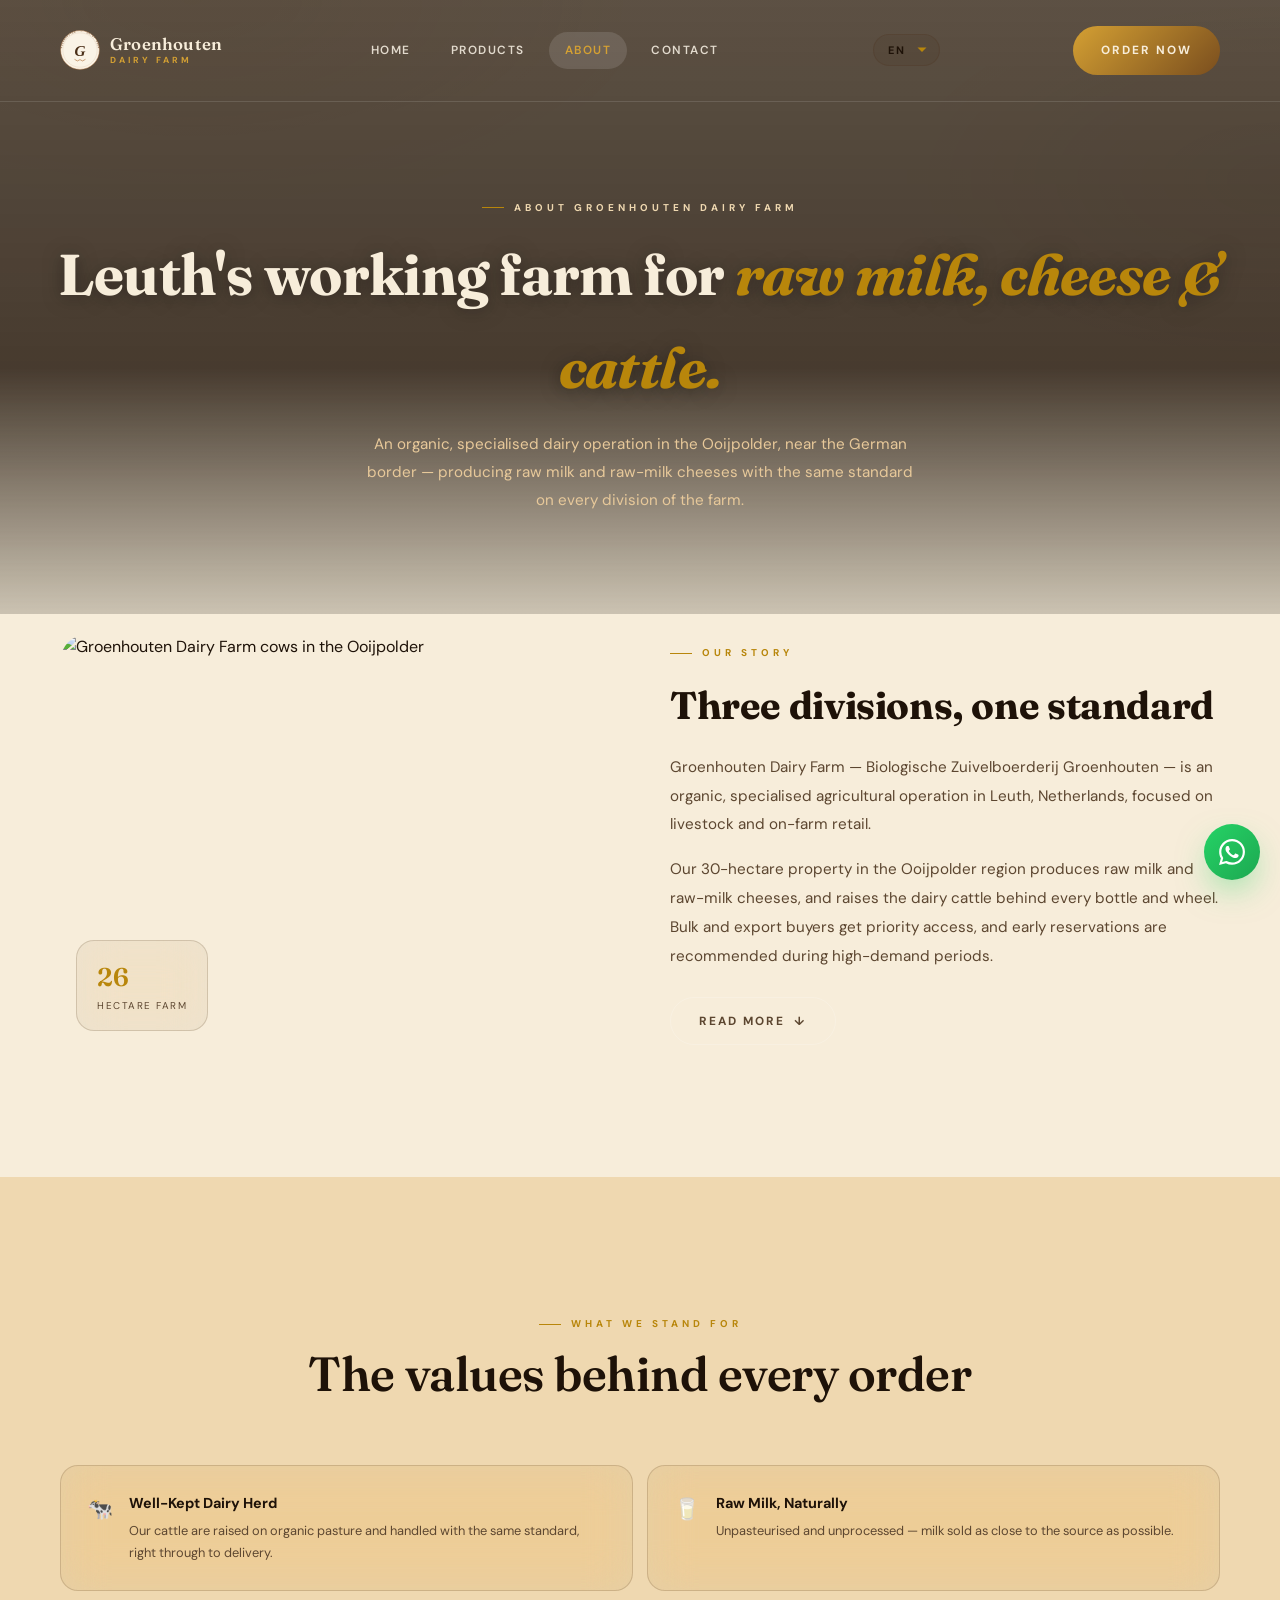
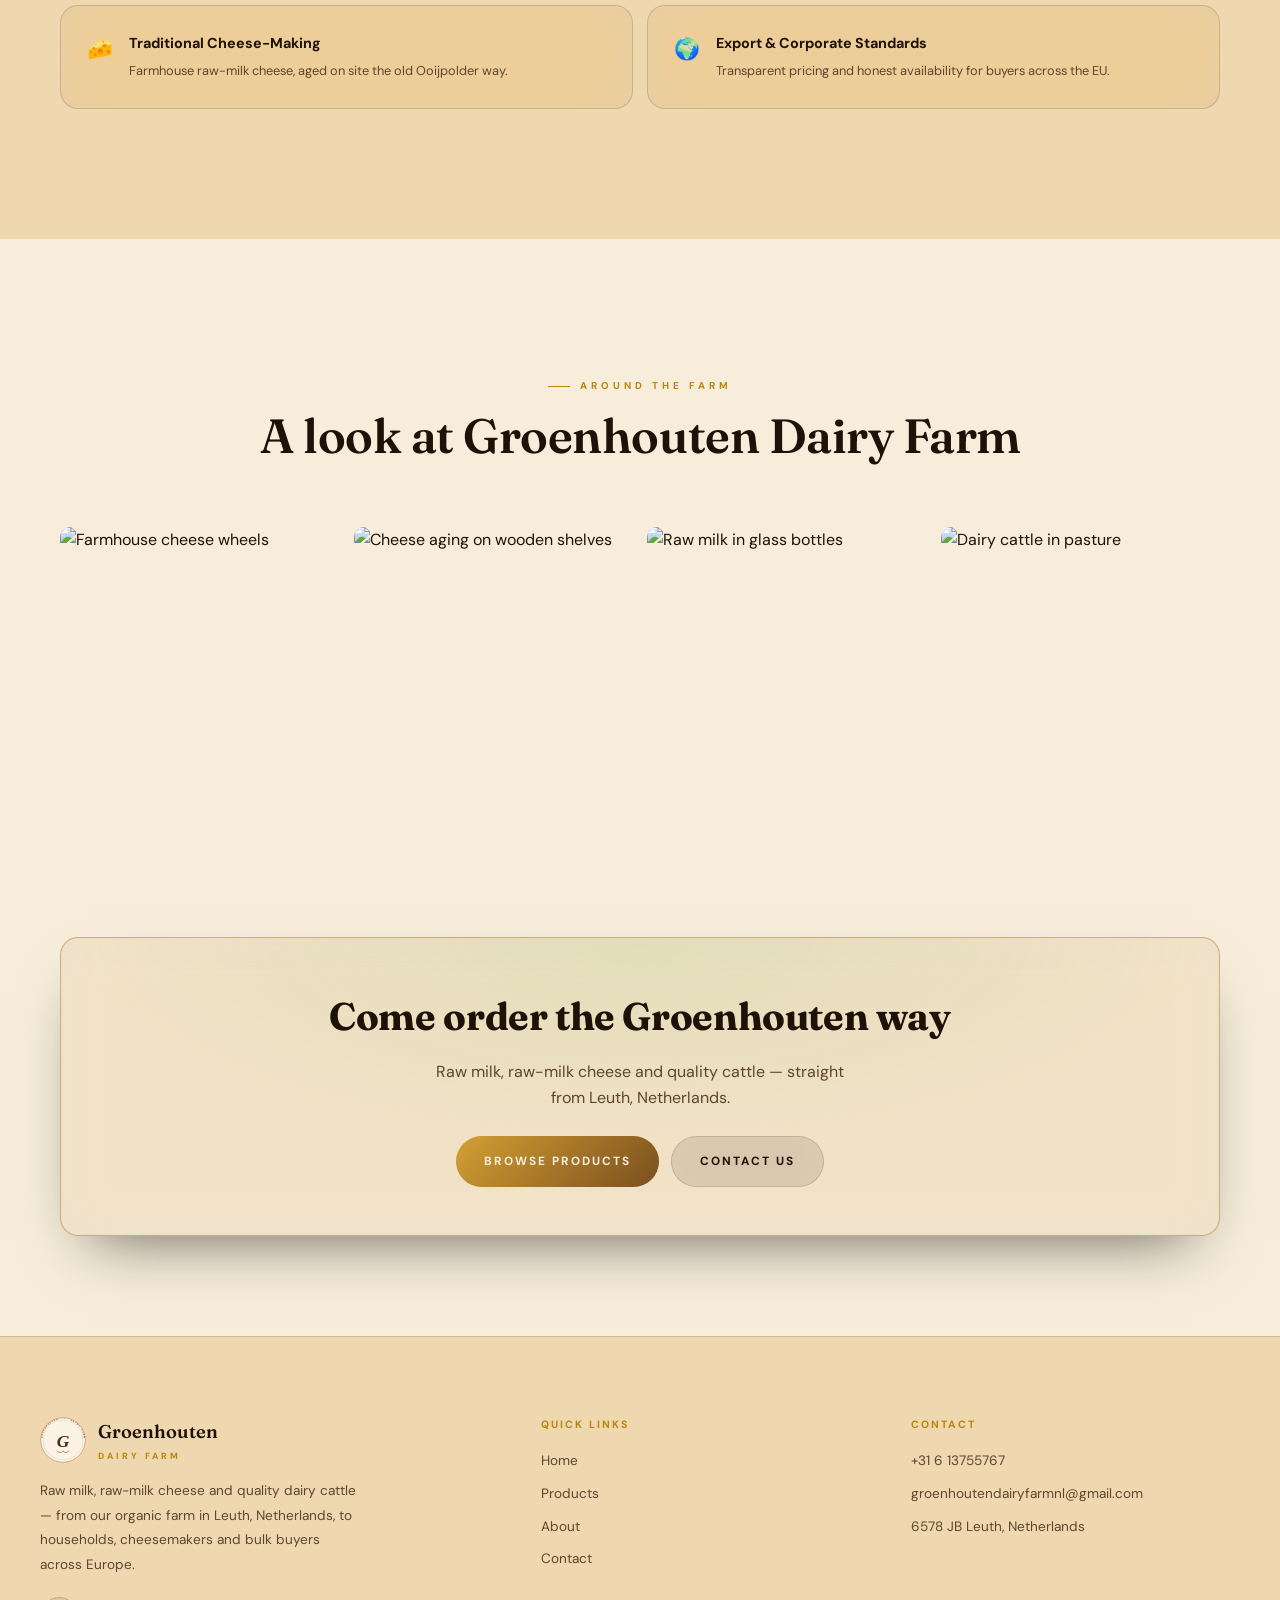
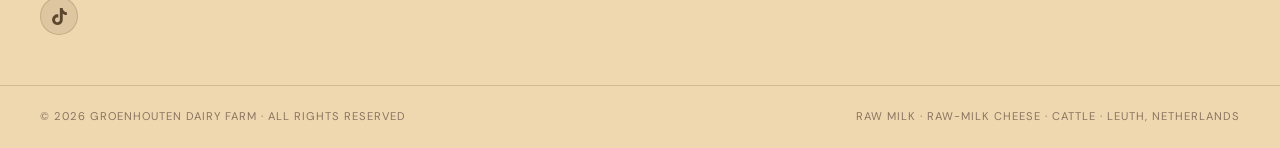
==== commit 93bbf5be: "Change contact email in about.html Updated the contact email in the footer section." ====
--- a/about.html
+++ b/about.html
@@ -151,14 +151,13 @@
     <div class="footer-col">
       <h4 data-i18n="footer-contact">Contact</h4>
       <a href="tel:+31613755767">+31 6 13755767</a>
-      <a href="mailto:groenhouten.df@gmail.com">groenhouten.df@gmail.com</a>
+      <a href="mailto:groenhoutendairyfarmnl@gmail.com">groenhoutendairyfarmnl@gmail.com</a>
       <p>6578 JB Leuth, Netherlands</p>
     </div>
   </div>
   <div class="footer-bottom">
     <p>© 2026 Groenhouten Dairy Farm · All Rights Reserved</p>
     <p>Raw Milk · Raw-Milk Cheese · Cattle · Leuth, Netherlands</p>
-    <p>Engineered by <a href="https://www.eee3.com.ng" target="_blank" rel="noopener">www.eee3.com.ng</a></p>
   </div>
 </footer>
 
